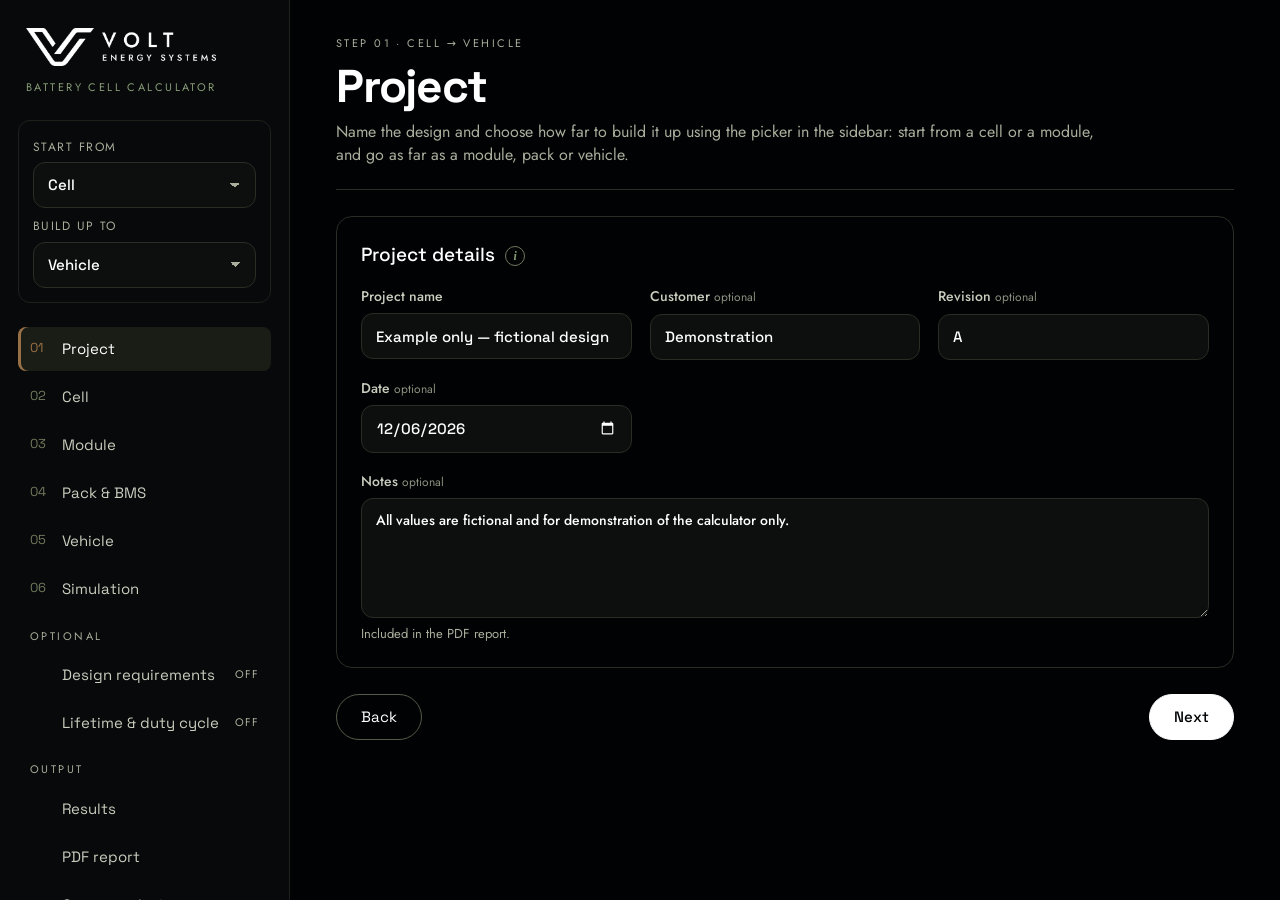
==== index.html @ 4c0d005d "Add files via upload" ====
<!doctype html>
<html lang="en-GB">
<head>
  <meta charset="utf-8">
  <meta name="viewport" content="width=device-width, initial-scale=1">
  <title>Battery Cell Calculator | Volt Energy Systems</title>
  <meta name="description" content="Cell to vehicle battery calculator: cell, module, pack and vehicle performance.">
  <link rel="icon" href="assets/favicon.ico">
  <link rel="icon" type="image/png" sizes="32x32" href="assets/favicon-32.png">
  <link rel="apple-touch-icon" sizes="180x180" href="assets/apple-touch-icon.png">
  <link rel="preconnect" href="https://fonts.googleapis.com">
  <link rel="preconnect" href="https://fonts.gstatic.com" crossorigin>
  <link href="https://fonts.googleapis.com/css2?family=Jost:wght@300;400;500;600&family=Space+Grotesk:wght@400;500;600;700&display=swap" rel="stylesheet">
  <link rel="stylesheet" href="styles.css?v=2.12.3">
</head>
<body>
  <div class="app">
    <header class="topbar">
      <button type="button" class="icon-button" id="menuButton" aria-label="Open menu" aria-expanded="false" aria-controls="sidebar">
        <svg width="22" height="22" viewBox="0 0 24 24" aria-hidden="true"><path d="M3 6h18M3 12h18M3 18h18" stroke="currentColor" stroke-width="2" stroke-linecap="round"/></svg>
      </button>
      <img src="assets/logo-white.png" alt="Volt Energy Systems" class="topbar-logo">
    </header>

    <aside class="sidebar" id="sidebar">
      <div class="sidebar-brand">
        <img src="assets/logo-white.png" alt="Volt Energy Systems" class="sidebar-logo">
        <p class="eyebrow">Battery cell calculator</p>
      </div>

      <div class="build-picker">
        <label for="buildStart">Start from</label>
        <select id="buildStart">
          <option value="cell">Cell</option>
          <option value="module">Module</option>
        </select>
        <label for="buildEnd">Build up to</label>
        <select id="buildEnd">
          <option value="module">Module</option>
          <option value="pack">Pack</option>
          <option value="vehicle">Vehicle</option>
        </select>
      </div>

      <nav aria-label="Calculator steps" id="stepNav" class="step-nav"></nav>

      <div class="sidebar-tools">
        <div class="units-toggle" role="group" aria-label="Units">
          <button type="button" data-units="uk" aria-pressed="true">Miles</button>
          <button type="button" data-units="metric" aria-pressed="false">Km</button>
        </div>
        <div class="tool-buttons">
          <button type="button" class="text-button" id="saveProject">Save project</button>
          <label class="text-button" for="openProject">Open project</label>
          <input type="file" id="openProject" accept=".json,application/json" hidden>
          <button type="button" class="text-button" id="loadExample">Load example</button>
          <button type="button" class="text-button" id="newProject">New project</button>
          <button type="button" class="text-button" id="exportLibrary">Export library</button>
          <label class="text-button" for="importLibrary">Import library</label>
          <input type="file" id="importLibrary" accept=".json,application/json" hidden>
          <button type="button" class="text-button wide" id="exportCompanyLibrary">Make company library file</button>
        </div>
      </div>

      <a class="readme-link" href="readme.html" target="_blank" rel="noopener"><span class="info-dot" aria-hidden="true">i</span>ReadMe: how it works</a>
      <p class="sidebar-note">Calculated estimate for engineering discussion. Not a specification commitment.</p>
    </aside>
    <div class="scrim" id="scrim" hidden></div>

    <main class="main" id="main">
      <div id="startupError" class="startup-error" role="alert" hidden></div>
      <div id="steps"></div>
    </main>
  </div>

  <dialog id="wltpDialog" class="info-dialog" aria-labelledby="wltpDialogTitle">
    <div class="dialog-head">
      <h2 id="wltpDialogTitle">Which WLTP class?</h2>
      <button type="button" class="icon-button close" data-close-dialog aria-label="Close">×</button>
    </div>
    <p>The WLTP test (UN GTR 15) uses a different drive cycle depending on the vehicle's <strong>power-to-mass ratio</strong> (PMR = rated power ÷ kerb mass, in W/kg) and its <strong>maximum speed</strong>. Each cycle lasts 1,800 s (30 minutes) and has Low, Medium, High and Extra High phases.</p>
    <div class="table-wrap"><table class="data">
      <thead><tr><th>Class</th><th>Applies to</th><th>Distance</th><th>Top speed in cycle</th></tr></thead>
      <tbody>
        <tr><td>Class 3b</td><td>PMR &gt; 34 W/kg, max speed ≥ 120 km/h (most modern cars)</td><td>23.27 km</td><td>131.3 km/h</td></tr>
        <tr><td>Class 3a</td><td>PMR &gt; 34 W/kg, max speed &lt; 120 km/h</td><td>23.19 km</td><td>131.3 km/h</td></tr>
        <tr><td>Class 2</td><td>22 &lt; PMR ≤ 34 W/kg (lower-powered vehicles)</td><td>22.65 km</td><td>123.1 km/h</td></tr>
        <tr><td>Class 1</td><td>PMR ≤ 22 W/kg (very low power; not included)</td><td>11.43 km</td><td>—</td></tr>
      </tbody>
    </table></div>
    <ul>
      <li><strong>3a vs 3b:</strong> the same Low and Extra High phases; the Medium and High phases differ slightly.</li>
      <li><strong>Class 2</strong> has lower maximum speeds in every phase (51.4, 74.7, 85.2 and 123.1 km/h, against 56.5, 76.6, 97.4 and 131.3 km/h for Class 3).</li>
      <li><strong>Mass:</strong> GTR 15 uses kerb mass; EU rules use mass in running order (kerb mass + 75 kg), which gives a slightly lower PMR.</li>
      <li><strong>Downscaling:</strong> the official test can slow the cycle down for vehicles near a class boundary or with very low power. This calculator always runs the full cycle and reports any time the vehicle cannot keep up.</li>
    </ul>
    <p class="help">Sources: UN GTR No. 15 (WLTP); DieselNet, “Worldwide Harmonized Light Vehicles Test Cycle (WLTC)”. Cycle data from the European Commission JRC <code>wltp</code> reference implementation.</p>
  </dialog>

  <dialog id="infoDialog" class="info-dialog" aria-labelledby="infoDialogTitle">
    <div class="dialog-head">
      <h2 id="infoDialogTitle"></h2>
      <button type="button" class="icon-button close" data-close-dialog aria-label="Close">×</button>
    </div>
    <div class="info-body" id="infoDialogBody"></div>
    <div class="info-foot"><a id="infoDialogLink" class="text-button" href="readme.html" target="_blank" rel="noopener">Open in the full ReadMe</a></div>
  </dialog>

  <div class="toast" id="toast" role="status" aria-live="polite" hidden></div>

  <script src="readme-content.js?v=2.12.3"></script>
  <script src="simulation.js?v=2.12.3"></script>
  <script src="calc.js?v=2.12.3"></script>
  <script src="app.js?v=2.12.3"></script>
  <script src="report.js?v=2.12.3"></script>
  <script src="tools.js?v=2.12.3"></script>
</body>
</html>
---- styles.css ----
/* Volt Energy Systems — Battery Cell Calculator
   "Black Engineering" style. Brand colours and fonts from voltenergysystems.com. */

:root {
  --black: #000204;          /* brand primary */
  --panel: #07090A;
  --panel-2: #0C0F0D;
  --line: #2A2D24;
  --line-soft: #1E211B;
  --olive-dark: #555B48;     /* brand secondary */
  --olive: #6F795C;          /* brand text colour */
  --sage: #899E78;
  --bronze: #997045;         /* brand accent */
  --bronze-light: #C08A57;
  --text: #FFFFFF;
  --text-2: #C9CDBE;
  --muted: #A9AE9C;
  --pass: #A7BD93;
  --warn: #D9A56F;
  --fail: #F08C80;
  --fail-bar: #C0574B;
  --radius: 16px;
  --font-head: "Space Grotesk", system-ui, sans-serif;
  --font-body: "Jost", system-ui, sans-serif;
  --ease: cubic-bezier(.2, .7, .2, 1);
}

* { box-sizing: border-box; }
[hidden] { display: none !important; }
html { -webkit-text-size-adjust: 100%; }
body {
  margin: 0;
  background: var(--black);
  color: var(--text);
  font-family: var(--font-body);
  font-size: 16px;
  line-height: 1.45;
}
a { color: var(--text-2); }
a:hover { color: var(--text); }
h1, h2, h3, h4 { font-family: var(--font-head); margin: 0; }
button, input, select, textarea { font: inherit; }
:focus-visible { outline: 2px solid var(--bronze-light); outline-offset: 2px; }

/* ---------- Layout ---------- */
.app { display: flex; min-height: 100vh; }
.topbar { display: none; }

.sidebar {
  width: 290px;
  flex: 0 0 290px;
  background: var(--panel);
  border-right: 1px solid var(--line-soft);
  padding: 28px 18px 22px;
  display: flex;
  flex-direction: column;
  gap: 24px;
  position: sticky;
  top: 0;
  height: 100vh;
  overflow-y: auto;
  animation: slideL .8s var(--ease) both;
}
.sidebar-brand { display: grid; gap: 14px; padding: 0 8px; }
.sidebar-logo { width: 190px; height: auto; display: block; }
.eyebrow { margin: 0; font-size: 11px; letter-spacing: .22em; text-transform: uppercase; color: var(--sage); }

.build-picker {
  display: grid;
  grid-template-columns: 1fr;
  gap: 6px;
  padding: 14px;
  border: 1px solid var(--line-soft);
  border-radius: 12px;
}
.build-picker label { font-size: 12px; letter-spacing: .12em; text-transform: uppercase; color: var(--muted); margin-top: 4px; }

.step-nav { display: grid; gap: 4px; font-family: var(--font-head); font-size: 15px; }
.step-nav .group-label { margin: 14px 12px 4px; font-family: var(--font-body); font-size: 11px; letter-spacing: .22em; text-transform: uppercase; color: var(--muted); }
.step-link {
  display: flex;
  align-items: center;
  gap: 12px;
  min-height: 44px;
  padding: 0 12px;
  border-radius: 8px;
  text-decoration: none;
  color: var(--text-2);
  transition: background .2s, color .2s;
}
.step-link:hover { background: #15180F; color: var(--text); }
.step-link .num { color: var(--olive); font-size: 13px; width: 20px; }
.step-link .badge { margin-left: auto; font-family: var(--font-body); font-size: 11px; letter-spacing: .08em; text-transform: uppercase; color: var(--muted); }
.step-link .badge.on { color: var(--pass); }
.step-link .badge.error { color: var(--fail); }
.step-link[aria-current="page"] { background: #1A1D16; color: var(--text); box-shadow: inset 3px 0 0 var(--bronze); }
.step-link[aria-current="page"] .num { color: var(--bronze); }

.sidebar-tools { display: grid; gap: 14px; margin-top: auto; }
.units-toggle { display: flex; border: 1px solid var(--line); border-radius: 999px; padding: 3px; }
.units-toggle button {
  flex: 1;
  min-height: 36px;
  border: 0;
  border-radius: 999px;
  background: transparent;
  color: var(--muted);
  cursor: pointer;
  font-family: var(--font-head);
  font-size: 14px;
}
.units-toggle button[aria-pressed="true"] { background: var(--text); color: var(--black); }
.tool-buttons { display: grid; grid-template-columns: 1fr 1fr; gap: 6px; }
.text-button {
  display: inline-flex;
  align-items: center;
  justify-content: center;
  min-height: 40px;
  padding: 0 10px;
  border: 1px solid var(--line);
  border-radius: 10px;
  background: transparent;
  color: var(--text-2);
  font-size: 13px;
  cursor: pointer;
  transition: background .2s, color .2s, border-color .2s;
  text-align: center;
}
.text-button:hover { background: #15180F; color: var(--text); border-color: var(--olive-dark); }
.sidebar-note { margin: 0 8px; font-size: 12px; line-height: 1.5; color: #8C917F; }

.main { flex: 1 1 auto; min-width: 0; padding: 36px clamp(18px, 3.6vw, 56px) 64px; }
.scrim { display: none; }

/* ---------- Form controls ---------- */
input[type="number"], input[type="text"], input[type="date"], select, textarea {
  width: 100%;
  min-height: 46px;
  border: 1px solid var(--line);
  border-radius: 12px;
  padding: 11px 14px;
  background: var(--panel-2);
  color: var(--text);
  font-family: var(--font-head);
  font-size: 15px;
  font-weight: 500;
  outline: none;
  transition: border-color .2s, box-shadow .2s;
}
select {
  color-scheme: dark;          /* dark native drop-down list (Windows / Chrome) */
  appearance: none;
  padding-right: 38px;
  cursor: pointer;
  background-image: linear-gradient(45deg, transparent 50%, var(--muted) 50%), linear-gradient(135deg, var(--muted) 50%, transparent 50%);
  background-position: calc(100% - 20px) 50%, calc(100% - 15px) 50%;
  background-size: 5px 5px;
  background-repeat: no-repeat;
}
/* The open list is drawn by the operating system: give every option its own colours so the
   text can never end up the same colour as the list background. */
select option, select optgroup { background-color: #0C0F0D; color: #FFFFFF; font-family: var(--font-body); font-weight: 400; font-size: 14px; }
select optgroup { color: #A9AE9C; font-style: normal; font-weight: 600; }
select option:disabled { color: #8C917F; }
textarea { min-height: 120px; resize: vertical; font-family: ui-monospace, SFMono-Regular, Menlo, Consolas, monospace; font-size: 14px; }
textarea.plain { font-family: var(--font-body); }
input:focus, select:focus, textarea:focus { border-color: var(--olive); box-shadow: 0 0 0 4px rgba(111, 121, 92, .22); }
input[readonly] { color: var(--muted); }
input.has-warning { border-color: var(--warn); }
input.has-error { border-color: var(--fail); }
input[type="date"] { color-scheme: dark; }

/* ---------- Step sections ---------- */
.step { display: grid; gap: 26px; animation: rise .6s var(--ease) both; }
.step[hidden] { display: none; }
.step-head { display: grid; gap: 10px; padding-bottom: 22px; border-bottom: 1px solid var(--line); }
.step-head h1 { font-weight: 700; font-size: clamp(30px, 3.6vw, 46px); line-height: 1.05; letter-spacing: -1.2px; }
.step-head p { margin: 0; color: var(--muted); max-width: 760px; }

.card {
  border: 1px solid var(--line);
  border-radius: var(--radius);
  padding: 24px;
  background: var(--black);
  display: grid;
  gap: 18px;
}
.card h2 { font-weight: 500; font-size: 19px; }
.card .card-sub { margin: -10px 0 0; color: var(--muted); font-size: 14px; }

.field-grid { display: grid; grid-template-columns: repeat(auto-fill, minmax(220px, 1fr)); gap: 18px 18px; }
.field { display: grid; gap: 7px; align-content: start; }
.field.full { grid-column: 1 / -1; }
.field[hidden] { display: none; }
.field > label, .field .label { display: flex; justify-content: space-between; gap: 10px; font-size: 14px; color: var(--text-2); font-weight: 500; }
.field .unit { color: var(--muted); font-weight: 400; }
.field .optional { color: #8C917F; font-weight: 400; font-size: 12px; }
.field small, .help { color: var(--muted); font-size: 13px; line-height: 1.4; }
.field .warning { color: var(--warn); font-size: 13px; }
.field .error-text { color: var(--fail); font-size: 13px; }

.switch { display: flex; align-items: center; gap: 12px; min-height: 46px; cursor: pointer; color: var(--text-2); font-size: 15px; }
.switch input { position: absolute; opacity: 0; width: 1px; height: 1px; }
.switch .track {
  position: relative;
  flex: 0 0 auto;
  width: 46px;
  height: 26px;
  border-radius: 999px;
  background: #1F2219;
  border: 1px solid var(--line);
  transition: background .25s;
}
.switch .track::after {
  content: "";
  position: absolute;
  top: 3px;
  left: 3px;
  width: 18px;
  height: 18px;
  border-radius: 50%;
  background: var(--muted);
  transition: transform .25s var(--ease), background .25s;
}
.switch input:checked + .track { background: var(--olive-dark); }
.switch input:checked + .track::after { transform: translateX(20px); background: var(--text); }
.switch input:focus-visible + .track { outline: 2px solid var(--bronze-light); outline-offset: 2px; }

details.more {
  border: 1px solid var(--line);
  border-radius: var(--radius);
  background: var(--black);
}
details.more > summary {
  list-style: none;
  cursor: pointer;
  display: flex;
  align-items: center;
  gap: 12px;
  min-height: 56px;
  padding: 0 22px;
  font-family: var(--font-head);
  font-size: 16px;
  color: var(--text-2);
}
details.more > summary::-webkit-details-marker { display: none; }
details.more > summary::before {
  content: "";
  width: 8px;
  height: 8px;
  border-right: 2px solid var(--bronze);
  border-bottom: 2px solid var(--bronze);
  transform: rotate(-45deg);
  transition: transform .25s var(--ease);
}
details.more[open] > summary::before { transform: rotate(45deg); }
details.more > summary .tag { margin-left: auto; font-family: var(--font-body); font-size: 12px; color: var(--muted); letter-spacing: .08em; text-transform: uppercase; }
details.more > .more-body { padding: 4px 22px 22px; display: grid; gap: 18px; animation: fadeIn .4s ease both; }

.ocv-actions { display: flex; flex-wrap: wrap; align-items: center; gap: 10px 14px; }
.status-ok { color: var(--pass); }
.status-warn { color: var(--warn); }

.step-footer { display: flex; flex-wrap: wrap; justify-content: space-between; gap: 12px; }
.button {
  display: inline-flex;
  align-items: center;
  justify-content: center;
  gap: 8px;
  min-height: 46px;
  padding: 0 24px;
  border-radius: 999px;
  border: 1px solid var(--olive-dark);
  background: transparent;
  color: var(--text);
  font-family: var(--font-head);
  font-size: 15px;
  text-decoration: none;
  cursor: pointer;
  transition: background .3s, color .3s, border-color .3s;
}
.button:hover { background: var(--text); color: var(--black); border-color: var(--text); }
.button.primary { background: var(--text); color: var(--black); border-color: var(--text); font-weight: 500; }
.button.primary:hover { background: var(--text-2); border-color: var(--text-2); }

.notice {
  border: 1px solid var(--line);
  border-left: 3px solid var(--warn);
  border-radius: 12px;
  padding: 14px 16px;
  color: var(--text-2);
  font-size: 14px;
  display: grid;
  gap: 6px;
}
.notice.error { border-left-color: var(--fail); }
.notice ul { margin: 0; padding-left: 18px; }

/* ---------- Results ---------- */
#resultsBody { display: grid; gap: 26px; }
.results-hero { display: grid; gap: 14px; padding-bottom: 26px; border-bottom: 1px solid var(--line); }
.results-hero .hero-row { display: flex; flex-wrap: wrap; justify-content: space-between; align-items: flex-end; gap: 20px; }
.results-hero h1 { font-weight: 700; font-size: clamp(38px, 4.6vw, 62px); line-height: 1.02; letter-spacing: -1.6px; }
.results-hero h1 .accent { color: var(--bronze); }
.results-hero .actions { display: flex; flex-wrap: wrap; gap: 12px; }

.kpi-strip { display: grid; grid-template-columns: repeat(auto-fit, minmax(160px, 1fr)); border: 1px solid var(--line); border-radius: var(--radius); overflow: hidden; }
.kpi { padding: 22px; border-right: 1px solid var(--line); display: grid; gap: 8px; animation: rise .9s var(--ease) both; }
.kpi:last-child { border-right: 0; }
.kpi span { font-size: 12px; letter-spacing: .16em; text-transform: uppercase; color: var(--muted); }
.kpi strong { font-family: var(--font-head); font-size: 28px; font-weight: 500; }
.kpi strong small { font-size: 15px; color: var(--muted); font-weight: 400; }

.panel-grid { display: grid; grid-template-columns: repeat(auto-fit, minmax(380px, 1fr)); gap: 22px; }
.panel {
  border: 1px solid var(--line);
  border-radius: var(--radius);
  padding: 22px 24px;
  display: grid;
  gap: 0;
  align-content: start;
  animation: rise .9s var(--ease) both;
}
.panel.wide { grid-column: 1 / -1; }
.panel h2 { font-weight: 500; font-size: 19px; margin-bottom: 10px; }
.row {
  display: flex;
  justify-content: space-between;
  gap: 14px;
  padding: 11px 4px;
  border-bottom: 1px solid var(--line-soft);
  font-size: 15px;
  transition: background .2s;
}
.row:last-child { border-bottom: 0; }
.row:hover { background: var(--panel-2); }
.row > span { color: var(--muted); }
.row > strong { font-family: var(--font-head); font-weight: 500; text-align: right; }
.row.highlight > strong { color: var(--bronze-light); }

.table-wrap { overflow-x: auto; }
table.data { width: 100%; border-collapse: collapse; font-size: 15px; }
table.data th, table.data td { padding: 11px 10px; border-bottom: 1px solid var(--line-soft); text-align: right; white-space: nowrap; }
table.data th:first-child, table.data td:first-child { text-align: left; }
table.data th { font-family: var(--font-body); font-weight: 400; font-size: 12px; letter-spacing: .12em; text-transform: uppercase; color: var(--muted); }
table.data td { font-family: var(--font-head); }
table.data td:first-child { font-family: var(--font-body); color: var(--muted); }

.check { display: grid; gap: 8px; padding: 12px 4px; border-bottom: 1px solid var(--line-soft); font-size: 15px; }
.check:last-child { border-bottom: 0; }
.check .check-top { display: flex; justify-content: space-between; gap: 12px; }
.check .check-top span { color: var(--muted); }
.check .meta { font-size: 13px; color: var(--muted); }
.bar-track { height: 5px; background: #1A1D16; border-radius: 99px; overflow: hidden; }
.bar-fill { height: 5px; border-radius: 99px; animation: fill 1.3s var(--ease) .4s both; }
.pass { color: var(--pass); } .warn { color: var(--warn); } .fail { color: var(--fail); }
.bar-fill.pass { background: var(--sage); } .bar-fill.warn { background: var(--bronze); } .bar-fill.fail { background: var(--fail-bar); }

.assumptions { border: 1px solid var(--line); border-radius: var(--radius); padding: 18px 22px; color: var(--muted); font-size: 14px; }
.assumptions summary { cursor: pointer; color: var(--text); font-family: var(--font-head); font-size: 16px; }
.assumptions ul { margin: 12px 0 0; padding-left: 18px; display: grid; gap: 8px; line-height: 1.5; }

.status-pill { display: inline-flex; align-items: center; gap: 8px; font-size: 13px; color: var(--text-2); }
.status-pill .dot { width: 8px; height: 8px; border-radius: 50%; background: var(--sage); animation: pulse 2s ease-in-out infinite; }

.startup-error { margin-bottom: 20px; padding: 16px 18px; border-radius: 14px; background: #3a1212; border: 1px solid #ff6b6b; color: #ffe3e3; }
.toast {
  position: fixed;
  left: 50%;
  bottom: 24px;
  transform: translateX(-50%);
  padding: 12px 20px;
  border-radius: 999px;
  background: var(--text);
  color: var(--black);
  font-family: var(--font-head);
  font-size: 14px;
  z-index: 50;
  animation: rise .4s var(--ease) both;
}

/* ---------- Animation ---------- */
@keyframes rise { from { opacity: 0; transform: translateY(16px); } to { opacity: 1; transform: none; } }
@keyframes fadeIn { from { opacity: 0; } to { opacity: 1; } }
@keyframes slideL { from { opacity: 0; transform: translateX(-20px); } to { opacity: 1; transform: none; } }
@keyframes fill { from { width: 0; } }
@keyframes pulse { 0%, 100% { opacity: .35; } 50% { opacity: 1; } }
@media (prefers-reduced-motion: reduce) {
  *, *::before, *::after { animation: none !important; transition: none !important; }
}

/* ---------- Mobile / tablet ---------- */
@media (max-width: 960px) {
  .app { display: block; }
  .topbar {
    display: flex;
    align-items: center;
    gap: 14px;
    position: sticky;
    top: 0;
    z-index: 30;
    padding: 12px 16px;
    background: rgba(0, 2, 4, .92);
    border-bottom: 1px solid var(--line-soft);
    backdrop-filter: blur(10px);
  }
  .topbar-logo { height: 26px; width: auto; }
  .icon-button { display: inline-flex; align-items: center; justify-content: center; width: 44px; height: 44px; border: 1px solid var(--line); border-radius: 10px; background: transparent; color: var(--text); cursor: pointer; }
  .sidebar {
    position: fixed;
    left: 0;
    top: 0;
    z-index: 40;
    width: min(320px, 86vw);
    height: 100vh;
    transform: translateX(-105%);
    transition: transform .3s var(--ease);
    animation: none;
  }
  .sidebar.open { transform: none; }
  .scrim { display: block; position: fixed; inset: 0; z-index: 35; background: rgba(0, 0, 0, .55); }
  .scrim[hidden] { display: none; }
  .main { padding: 24px 16px 56px; }
  .panel-grid { grid-template-columns: 1fr; }
  .kpi { border-right: 0; border-bottom: 1px solid var(--line); }
}
@media (max-width: 560px) {
  .field-grid { grid-template-columns: 1fr; }
  .card, .panel { padding: 18px; }
  .row { flex-wrap: wrap; }
  .row > strong { text-align: left; }
}

/* ---------- Stage 2: graph, tiles, info dialog ---------- */
.graph-panel { gap: 14px; }
.graph-head { display: flex; flex-wrap: wrap; justify-content: space-between; gap: 12px; }
.graph-head h2 { margin-bottom: 4px; }
.graph-head .help { margin: 0; }
.chart-controls { display: flex; flex-wrap: wrap; align-items: flex-end; gap: 10px 14px; }
.chart-controls .button { min-width: 100px; }
.mini-field { display: grid; gap: 4px; font-size: 12px; color: var(--muted); letter-spacing: .06em; }
.mini-field select { min-height: 40px; padding: 7px 34px 7px 12px; font-size: 14px; }
.scrubber { flex: 1 1 220px; min-width: 160px; height: 36px; accent-color: var(--bronze); }
.sim-chart { width: 100%; height: clamp(320px, 46vh, 460px); display: block; border: 1px solid var(--line); border-radius: 12px; background: var(--black); }
.chart-stats { margin: 0; font-size: 13px; color: var(--sage); }
.tiles { display: grid; grid-template-columns: repeat(5, minmax(0, 1fr)); gap: 10px; }
.tile { border: 1px solid var(--line); border-radius: 12px; padding: 12px 14px; display: grid; gap: 4px; background: var(--panel); }
.tile span { font-size: 11px; letter-spacing: .14em; text-transform: uppercase; color: var(--muted); }
.tile strong { font-family: var(--font-head); font-weight: 500; font-size: 20px; }
.tile.green strong { color: #A7BD93; }
.tile.blue strong { color: #9FC2CE; }
.tile.bronze strong { color: var(--bronze-light); }
.tile.phase strong { font-size: 14px; line-height: 1.3; }
@media (max-width: 1100px) { .tiles { grid-template-columns: repeat(2, minmax(0, 1fr)); } }

.info-row { display: flex; flex-wrap: wrap; align-items: center; gap: 10px 14px; }
.info-button { gap: 8px; }
.info-button .i { display: inline-flex; align-items: center; justify-content: center; width: 20px; height: 20px; border-radius: 50%; border: 1px solid var(--bronze); color: var(--bronze-light); font-family: var(--font-head); font-size: 12px; font-weight: 600; }
.preset-note { color: var(--muted); }

.info-dialog {
  width: min(760px, calc(100vw - 32px));
  max-height: calc(100vh - 48px);
  overflow: auto;
  border: 1px solid var(--line);
  border-radius: 18px;
  padding: 26px;
  background: var(--panel);
  color: var(--text);
  font-family: var(--font-body);
}
.info-dialog::backdrop { background: rgba(0, 0, 0, .65); }
.info-dialog[open] { animation: rise .35s var(--ease) both; }
.info-dialog .dialog-head { display: flex; justify-content: space-between; align-items: center; gap: 12px; margin-bottom: 8px; }
.info-dialog h2 { font-size: 22px; font-weight: 600; }
.info-dialog p, .info-dialog li { color: var(--text-2); line-height: 1.55; }
.info-dialog ul { padding-left: 18px; display: grid; gap: 8px; }
.info-dialog table.data td { white-space: normal; }
.info-dialog .close { display: inline-flex; align-items: center; justify-content: center; width: 40px; height: 40px; border: 1px solid var(--line); border-radius: 10px; background: transparent; color: var(--text); font-size: 22px; cursor: pointer; }
code { font-family: ui-monospace, Menlo, Consolas, monospace; font-size: .92em; }

/* WLTP dialog table: text column left-aligned, class names on one line */
.info-dialog table.data th:nth-child(2), .info-dialog table.data td:nth-child(2) { text-align: left; }
.info-dialog table.data td:first-child { white-space: nowrap; }

/* ---------- PDF report: controls ---------- */
.report-layout { display: grid; grid-template-columns: 320px minmax(0, 1fr); gap: 26px; align-items: start; }
.report-controls { position: sticky; top: 20px; gap: 16px; max-height: calc(100vh - 40px); overflow: auto; }
.report-controls h2 { font-size: 13px; letter-spacing: .18em; text-transform: uppercase; color: var(--muted); font-family: var(--font-body); font-weight: 400; margin-top: 4px; }
.choices { display: grid; gap: 10px; }
.choice { display: grid; gap: 4px; padding: 12px 14px; border: 1px solid var(--line); border-radius: 12px; cursor: pointer; transition: border-color .2s, background .2s; }
.choice input { position: absolute; opacity: 0; width: 1px; height: 1px; }
.choice strong { font-family: var(--font-head); font-weight: 500; }
.choice small { color: var(--muted); font-size: 13px; }
.choice.on { border-color: var(--bronze); background: #120F0B; }
.choice:has(input:focus-visible) { outline: 2px solid var(--bronze-light); outline-offset: 2px; }
.report-theme { width: max-content; }
.check-list { display: grid; gap: 2px; }
.check-item { display: flex; align-items: center; gap: 10px; padding: 6px 4px; font-size: 15px; color: var(--text-2); cursor: pointer; }
.check-item input { width: 17px; height: 17px; accent-color: var(--bronze); }
.check-item.na { color: #5E6356; cursor: default; }
.check-item small { margin-left: auto; font-size: 12px; color: #5E6356; }
.report-buttons { display: flex; flex-wrap: wrap; gap: 10px; }
.report-stage { min-width: 0; overflow-x: auto; padding-bottom: 10px; }

/* ---------- PDF report: document ---------- */
.report {
  --r-bg: #FFFFFF; --r-text: #16181A; --r-muted: #5D6253; --r-line: #DADDD3; --r-soft: #F3F4EF; --r-accent: #997045; --r-head: #000204;
  --r-pass: #4F6B3B; --r-warn: #A0662C; --r-fail: #B23B2E;
  width: 210mm; min-height: 297mm; margin: 0 auto; background: var(--r-bg); color: var(--r-text);
  padding: 0 14mm; font-size: 10.5pt; line-height: 1.45; border-radius: 6px; box-shadow: 0 10px 40px rgba(0,0,0,.5);
  -webkit-print-color-adjust: exact; print-color-adjust: exact;
}
.report.dark {
  --r-bg: #000204; --r-text: #FFFFFF; --r-muted: #A9AE9C; --r-line: #2A2D24; --r-soft: #0C0F0D; --r-accent: #C08A57; --r-head: #FFFFFF;
  --r-pass: #A7BD93; --r-warn: #D9A56F; --r-fail: #F08C80;
  box-shadow: 0 0 0 1px #2A2D24, 0 10px 40px rgba(0,0,0,.5);
}
.report * { animation: none !important; }
.r-frame { width: 100%; border-collapse: collapse; }
.r-frame > thead td, .r-frame > tfoot td, .r-frame > tbody > tr > td { padding: 0; }
.r-run-head { display: flex; align-items: center; justify-content: space-between; gap: 16px; padding: 10mm 0 5mm; border-bottom: 1px solid var(--r-line); margin-bottom: 7mm; }
.r-run-head img { height: 9mm; width: auto; }
.r-run-head span, .r-run-foot { font-size: 8pt; color: var(--r-muted); letter-spacing: .04em; }
.r-run-foot { display: flex; justify-content: space-between; gap: 16px; padding: 4mm 0 9mm; border-top: 1px solid var(--r-line); margin-top: 6mm; }
.r-run-foot span:last-child { font-weight: 600; letter-spacing: .14em; color: var(--r-accent); white-space: nowrap; }
.r-cover { display: grid; gap: 4mm; margin-bottom: 7mm; }
.r-eyebrow { margin: 0; font-size: 8.5pt; letter-spacing: .24em; text-transform: uppercase; color: var(--r-accent); }
.r-cover h1 { font-size: 24pt; line-height: 1.1; letter-spacing: -.5px; color: var(--r-head); font-weight: 700; }
.r-meta { display: grid; grid-template-columns: repeat(3, 1fr); gap: 3mm 6mm; padding: 4mm 0 0; border-top: 2px solid var(--r-accent); }
.r-meta div { display: grid; gap: 1px; }
.r-meta span { font-size: 7.5pt; letter-spacing: .14em; text-transform: uppercase; color: var(--r-muted); }
.r-meta strong { font-family: var(--font-head); font-weight: 500; font-size: 10.5pt; }
.r-body { display: grid; grid-template-columns: 1fr 1fr; gap: 6mm 8mm; align-items: start; }
.r-sec { break-inside: avoid; min-width: 0; }
.r-sec.r-wide, .r-sec.r-summary { grid-column: 1 / -1; }
.r-sec.r-appendix { break-inside: auto; }
.r-sec h2 { font-size: 12pt; font-weight: 600; color: var(--r-head); padding-bottom: 2mm; margin-bottom: 1mm; border-bottom: 1px solid var(--r-accent); break-after: avoid; }
.report .row { padding: 1.6mm 0; gap: 4mm; border-bottom: 1px solid var(--r-line); font-size: 9.5pt; }
.report .row:hover { background: none; }
.report .row > span { color: var(--r-muted); }
.report .row > strong { color: var(--r-text); }
.report .row.highlight > strong { color: var(--r-accent); }
.report .help { color: var(--r-muted); font-size: 8.5pt; }
.report .table-wrap { overflow: visible; }
.report table.data { font-size: 9.5pt; }
.report table.data th, .report table.data td { padding: 1.8mm 2mm; border-bottom: 1px solid var(--r-line); }
.report table.data th { color: var(--r-muted); font-size: 7.5pt; }
.report table.data td:first-child { color: var(--r-muted); }
.report .check { border-bottom: 1px solid var(--r-line); padding: 2mm 0; font-size: 9.5pt; }
.report .check .check-top span, .report .check .meta { color: var(--r-muted); }
.report .check strong.pass { color: var(--r-pass); } .report .check strong.warn { color: var(--r-warn); } .report .check strong.fail { color: var(--r-fail); }
.report .bar-track { background: var(--r-soft); }
.report .bar-fill.pass { background: var(--r-pass); } .report .bar-fill.warn { background: var(--r-warn); } .report .bar-fill.fail { background: var(--r-fail); }
.r-headline { margin: 2mm 0 4mm; font-family: var(--font-head); font-size: 20pt; font-weight: 700; color: var(--r-head); letter-spacing: -.4px; }
.r-headline span { color: var(--r-accent); font-weight: 500; }
.r-kpis { display: grid; grid-template-columns: repeat(5, 1fr); gap: 3mm; }
.r-kpi { display: grid; gap: 1mm; padding: 3mm; background: var(--r-soft); border-radius: 3mm; border: 1px solid var(--r-line); }
.r-kpi span { font-size: 7.5pt; letter-spacing: .12em; text-transform: uppercase; color: var(--r-muted); }
.r-kpi strong { font-family: var(--font-head); font-weight: 600; font-size: 14pt; color: var(--r-head); }
.r-kpi small { font-size: 8.5pt; font-weight: 400; color: var(--r-muted); }
.r-note { margin-top: 3mm; padding: 2.5mm 3mm; border-left: 2px solid var(--r-warn); background: var(--r-soft); font-size: 9pt; }
.r-notes { margin: 2mm 0 0; white-space: normal; }
.r-chart { display: block; width: 100%; height: auto; border: 1px solid var(--r-line); border-radius: 2mm; margin: 2mm 0; }
.r-list { margin: 2mm 0 0; padding-left: 5mm; font-size: 9pt; color: var(--r-text); display: grid; gap: 1.2mm; }
.r-inputs { columns: 2; column-gap: 8mm; }
.r-input-group { break-inside: avoid; margin-bottom: 4mm; }
.r-input-group h4 { font-size: 9.5pt; color: var(--r-accent); margin: 2mm 0 1mm; }
.r-input-group .row { font-size: 8.5pt; padding: 1.1mm 0; }
.r-end { margin: 8mm 0 0; font-size: 8pt; color: var(--r-muted); }

@media (max-width: 1200px) {
  .report-layout { grid-template-columns: 1fr; }
  .report-controls { position: static; max-height: none; }
}

/* ---------- Printing ---------- */
@page { size: A4; margin: 0; }
@media print {
  html, body { background: #FFFFFF !important; }
  body:has(#step-report:not([hidden])), body.printing-report { background: #FFFFFF !important; }
  html:has(body[data-report-theme="dark"] #step-report:not([hidden])),
  body[data-report-theme="dark"]:has(#step-report:not([hidden])) { background: #000204 !important; -webkit-print-color-adjust: exact; print-color-adjust: exact; }
  body:has(#step-report:not([hidden])) .sidebar,
  body:has(#step-report:not([hidden])) .topbar,
  body:has(#step-report:not([hidden])) .scrim,
  body:has(#step-report:not([hidden])) .toast,
  body:has(#step-report:not([hidden])) .report-controls,
  body:has(#step-report:not([hidden])) #step-report .step-head { display: none !important; }
  body:has(#step-report:not([hidden])) .main { padding: 0 !important; }
  body:has(#step-report:not([hidden])) .app { display: block; min-height: 0; }
  body:has(#step-report:not([hidden])) .step { animation: none; gap: 0; }
  body:has(#step-report:not([hidden])) .report-layout { display: block; }
  body:has(#step-report:not([hidden])) .report-stage { overflow: visible; padding: 0; }
  .report { width: auto; min-height: 0; margin: 0; border-radius: 0; box-shadow: none !important; }
}

/* ---------- ReadMe page and info pop-ups ---------- */
.eq { font-family: var(--font-head); font-size: 15px; padding: 10px 14px; margin: 10px 0; background: var(--panel-2); border-left: 2px solid var(--bronze); border-radius: 0 8px 8px 0; color: var(--text); overflow-x: auto; }
.eq sub, .eq sup { font-size: .72em; }
.readme-topic, .info-dialog .info-body { color: var(--text-2); }
.readme-topic p, .readme-topic li, .info-body p, .info-body li { line-height: 1.6; }
.readme-topic h4, .info-body h4 { font-size: 15px; color: var(--text); margin: 18px 0 6px; }
.readme-topic pre, .info-body pre { background: var(--panel-2); padding: 10px 14px; border-radius: 8px; font-size: 14px; }
.readme-topic table.data, .info-body table.data { margin: 10px 0; font-size: 14px; }
.readme-topic table.data td, .info-body table.data td, .readme-topic table.data th, .info-body table.data th { white-space: normal; }
.readme-toc-toggle { display: none; justify-content: space-between; align-items: center; width: 100%; padding: 12px 14px; border: 1px solid var(--line); border-radius: 12px; background: var(--panel); color: var(--text); font: 500 15px var(--font-head); cursor: pointer; }
.readme-page { min-height: 100vh; }
.readme-top { display: flex; align-items: center; justify-content: space-between; gap: 16px; padding: 18px clamp(16px, 3.6vw, 56px); border-bottom: 1px solid var(--line-soft); position: sticky; top: 0; background: rgba(0,2,4,.92); backdrop-filter: blur(8px); z-index: 5; }
.readme-logo img { width: 170px; display: block; }
.readme-layout { display: grid; grid-template-columns: 270px minmax(0, 1fr); gap: 40px; padding: 30px clamp(16px, 3.6vw, 56px) 80px; max-width: 1280px; }
.readme-toc { position: sticky; top: 96px; align-self: start; display: grid; gap: 2px; max-height: calc(100vh - 120px); overflow: auto; font-family: var(--font-head); font-size: 14px; }
.readme-toc .group-label { margin: 14px 0 4px; font-family: var(--font-body); font-size: 11px; letter-spacing: .22em; text-transform: uppercase; color: var(--muted); }
.readme-toc a { color: var(--text-2); text-decoration: none; padding: 5px 10px; border-radius: 8px; }
.readme-toc a:hover { background: #15180F; color: var(--text); }
.readme-main { display: grid; gap: 26px; min-width: 0; max-width: 860px; }
.readme-group { display: grid; gap: 18px; }
.readme-group-title { font-size: 13px; letter-spacing: .22em; text-transform: uppercase; color: var(--bronze-light); font-family: var(--font-body); font-weight: 500; margin-top: 18px; }
.readme-topic { background: var(--panel); border: 1px solid var(--line-soft); border-radius: var(--radius); padding: 22px 26px; scroll-margin-top: 96px; }
.readme-topic h3 { font-size: 21px; font-weight: 500; color: var(--text); margin-bottom: 8px; }
.readme-topic.flash { border-color: var(--bronze); transition: border-color 1.5s; }
.info-dot { display: inline-grid; place-items: center; width: 20px; height: 20px; border-radius: 50%; border: 1px solid var(--olive); background: transparent; color: var(--sage); font: italic 600 12px/1 Georgia, serif; cursor: pointer; padding: 0; margin-left: 8px; vertical-align: middle; flex: 0 0 auto; }
.info-dot:hover { border-color: var(--bronze-light); color: var(--bronze-light); }
.card h2 .info-dot { margin-left: 10px; }
details.more summary .info-dot { margin-left: 10px; }
.info-dialog .info-body { max-height: 62vh; overflow: auto; padding-right: 6px; }
.info-dialog .info-foot { display: flex; justify-content: flex-end; margin-top: 14px; }
@media (max-width: 860px) {
  .readme-layout { grid-template-columns: minmax(0, 1fr); gap: 20px; }
  .readme-toc { position: static; max-height: none; }
  .readme-toc:not(.open) a, .readme-toc:not(.open) .group-label { display: none; }
  .readme-toc-toggle { display: flex !important; }
  .readme-top .button { padding: 10px 16px; font-size: 14px; }
  .readme-logo img { width: 130px; }
  .readme-topic { padding: 18px; }
}
@media print { .readme-top, .readme-toc { display: none; } .readme-layout { display: block; } }
.label-row { display: flex; align-items: center; gap: 4px; }
.label-row > label { flex: 1 1 auto; display: flex; justify-content: space-between; gap: 10px; font-size: 14px; color: var(--text-2); font-weight: 500; }
.readme-link { display: flex; align-items: center; gap: 2px; margin: 0 8px; color: var(--text-2); text-decoration: none; font-family: var(--font-head); font-size: 14px; }
.readme-link .info-dot { margin: 0 8px 0 0; }
.readme-link:hover { color: var(--text); }

/* ---------- Libraries ---------- */
.lib-bar { display: flex; flex-wrap: wrap; align-items: center; gap: 8px 10px; padding: 10px 12px; margin: -6px 0 4px; border: 1px dashed var(--line); border-radius: 12px; }
.lib-bar .lib-label { font-size: 11px; letter-spacing: .2em; text-transform: uppercase; color: var(--muted); }
.lib-bar select { flex: 1 1 200px; min-width: 0; min-height: 38px; padding: 6px 34px 6px 12px; font-size: 14px; }
.lib-bar .text-button { padding: 8px 12px; font-size: 13px; }
.lib-bar .text-button:disabled { opacity: .4; cursor: default; }

/* ---------- Compare ---------- */
.compare-row { display: flex; flex-wrap: wrap; gap: 14px; align-items: end; }
.compare-row .grow { flex: 1 1 280px; }
.compare-row select { width: 100%; }
.compare-buttons { display: flex; flex-wrap: wrap; gap: 10px; }
.compare-buttons .button:disabled { opacity: .4; cursor: default; }
.compare-table th span { display: block; text-transform: none; letter-spacing: 0; font-size: 13px; color: var(--text-2); margin-top: 4px; white-space: normal; }
.compare-table tr.group th { text-align: left; padding-top: 22px; color: var(--bronze-light); }
.compare-table td { white-space: normal; }
.compare-table .up, .compare-table .down { color: var(--bronze-light); } .compare-table .same { color: var(--muted); }
@media print {
  body:has(#step-compare:not([hidden])) { background: #fff !important; }
  body:has(#step-compare:not([hidden])) .sidebar, body:has(#step-compare:not([hidden])) .topbar,
  body:has(#step-compare:not([hidden])) .compare-controls, body:has(#step-compare:not([hidden])) .toast { display: none !important; }
  body:has(#step-compare:not([hidden])) .app { display: block; }
  body:has(#step-compare:not([hidden])) .main { padding: 12mm !important; }
  body:has(#step-compare:not([hidden])) * { color: #111 !important; background: transparent !important; box-shadow: none !important; animation: none !important; }
  body:has(#step-compare:not([hidden])) .compare-table tr.group th { color: #997045 !important; }
}
.tool-buttons .wide { grid-column: 1 / -1; }

/* ---------- Module / pack ratings ---------- */
.ratings-preview { border: 1px solid var(--line); border-radius: 12px; padding: 14px 16px; background: var(--panel-2); display: grid; gap: 8px; }
.ratings-title { margin: 0; font-size: 12px; letter-spacing: .16em; text-transform: uppercase; color: var(--muted); }
.ratings-preview .help { margin: 0; }
.ratings-table td.dim { color: #8C917F; }
.ratings-table td.mine { color: var(--bronze-light); font-weight: 600; }
.ratings-table .warn { display: inline-block; margin-left: 6px; font-family: var(--font-body); font-size: 12px; color: var(--warn); }
.ratings-table td { white-space: normal; }

.chain { display: flex; flex-wrap: wrap; align-items: stretch; gap: 8px; }
.chain-card { flex: 1 1 200px; min-width: 0; border: 1px solid var(--line-soft); background: var(--panel-2); border-radius: 14px; padding: 16px; display: grid; gap: 6px; align-content: start; }
.chain-card.vehicle { border-color: var(--bronze); }
.chain-step { margin: 0; font-size: 11px; letter-spacing: .2em; text-transform: uppercase; color: var(--muted); }
.chain-card h3 { font-size: 16px; font-weight: 500; }
.chain-sub { margin: 0 0 4px; font-size: 13px; color: var(--muted); }
.chain-row { border-top: 1px solid var(--line-soft); padding: 8px 0 2px; display: grid; gap: 2px; font-size: 14px; }
.chain-row > div { display: flex; justify-content: space-between; gap: 10px; }
.chain-row span { color: var(--muted); }
.chain-row strong { font-family: var(--font-head); font-weight: 500; text-align: right; }
.chain-row strong.mine { color: var(--bronze-light); font-weight: 600; }
.chain-row small { font-size: 12px; color: #8C917F; }
.chain-arrow { align-self: center; color: var(--bronze-light); font-size: 20px; }
@media (max-width: 960px) { .chain-arrow { display: none; } }
.report .chain-card { background: var(--r-soft); border-color: var(--r-line); padding: 3mm; border-radius: 2mm; }
.report .chain-card.vehicle { border-color: var(--r-accent); }
.report .chain-row { border-color: var(--r-line); font-size: 8.5pt; }
.report .chain-row span, .report .chain-sub, .report .chain-step, .report .chain-row small { color: var(--r-muted); }
.report .chain-row strong { color: var(--r-text); }
.report .chain-row strong.mine, .report .chain-arrow { color: var(--r-accent); }
.report .chain-card h3 { font-size: 10pt; color: var(--r-head); }
.report .chain { gap: 2mm; }
.chain-row strong { white-space: nowrap; }

/* ---------- Requirement matrix ---------- */
.req-summary { display: grid; gap: 4px; padding: 12px 16px; border-radius: 12px; margin-bottom: 12px; border: 1px solid var(--line); }
.req-summary strong { font-family: var(--font-head); font-weight: 600; }
.req-summary span { color: var(--text-2); font-size: 14px; }
.req-summary.fail { background: #1A0F0D; border-color: var(--fail-bar); } .req-summary.fail strong { color: var(--fail); }
.req-summary.warn { background: #19130C; border-color: var(--bronze); } .req-summary.warn strong { color: var(--warn); }
.req-summary.pass strong { color: var(--pass); }
.req-table th, .req-table td { vertical-align: top; text-align: left !important; white-space: normal; }
.req-table th[scope="row"] { font-family: var(--font-body); text-transform: none; letter-spacing: 0; font-size: 15px; color: var(--text); min-width: 150px; }
.req-table th[scope="row"] strong { display: block; font-family: var(--font-head); font-weight: 500; }
.req-table small { display: block; margin-top: 4px; font-size: 12px; color: var(--muted); font-family: var(--font-body); }
.req-table td { font-family: var(--font-body) !important; }
.req-table td.na { color: #8C917F; }
.chip { display: inline-block; font: 600 12px/1.4 var(--font-body); letter-spacing: .04em; color: var(--black); border-radius: 6px; padding: 2px 8px; white-space: nowrap; }
.chip.pass { background: var(--pass); } .chip.warn { background: var(--warn); } .chip.fail { background: var(--fail); }
.report .req-summary { background: var(--r-soft) !important; border-color: var(--r-line); padding: 2.5mm 3mm; }
.report .req-summary span { color: var(--r-text); font-size: 9pt; }
.report .req-summary.fail strong { color: var(--r-fail); } .report .req-summary.warn strong { color: var(--r-warn); } .report .req-summary.pass strong { color: var(--r-pass); }
.report .req-table th[scope="row"] { color: var(--r-text); font-size: 9pt; min-width: 0; }
.report .req-table small { color: var(--r-muted); font-size: 7.5pt; }
.report .chip { font-size: 7.5pt; }
.report .chip.pass { background: var(--r-pass); color: #fff; } .report .chip.warn { background: var(--r-warn); color: #fff; } .report .chip.fail { background: var(--r-fail); color: #fff; }
.report.dark .chip { color: #000204; }
.req-table small.line-pass { color: var(--pass); } .req-table small.line-warn { color: var(--warn); } .req-table small.line-fail { color: var(--fail); }
.report .req-table small.line-pass { color: var(--r-pass); } .report .req-table small.line-warn { color: var(--r-warn); } .report .req-table small.line-fail { color: var(--r-fail); }

/* ---- v2.12: charging taper, end of life, heat, cooling --------------------- */
.row > strong .sub { display: block; font-family: var(--font-body); font-size: 12px; font-weight: 400; color: var(--muted); margin-top: 2px; }
.age-bar { display: flex; align-items: center; gap: 16px; flex-wrap: wrap; margin: 0 0 18px; padding: 12px 16px; border: 1px solid var(--bronze); border-radius: 14px; background: var(--panel); animation: rise .5s var(--ease) both; }
.age-bar p { margin: 0; color: var(--text-2); font-size: 14px; flex: 1 1 320px; }
.age-toggle { display: inline-flex; background: var(--panel-2); border: 1px solid var(--line); border-radius: 999px; padding: 4px; }
.age-toggle button { font: 500 14px var(--font-body); color: var(--muted); background: none; border: 0; border-radius: 999px; padding: 8px 16px; cursor: pointer; }
.age-toggle button[aria-pressed="true"] { background: var(--bronze-light); color: var(--black); font-weight: 600; }
.age-toggle button:focus-visible { outline: 2px solid var(--bronze-light); outline-offset: 2px; }
.age-other { display: block; margin-top: 4px; color: var(--muted); }
.chip.mini { font-size: 10.5px; padding: 1px 6px; margin-left: 4px; }
.req-ages { margin: 0 0 10px !important; }
.age-table td.eol { color: var(--bronze-light); font-family: var(--font-head); }
.age-table td:not(:first-child) { text-align: right; } .age-table th:not(:first-child) { text-align: right; }

.charge-grid { display: grid; grid-template-columns: minmax(0, 1.4fr) minmax(0, 1fr); gap: 22px; align-items: start; }
@media (max-width: 900px) { .charge-grid { grid-template-columns: 1fr; } }
.cc-legend { display: flex; gap: 18px; flex-wrap: wrap; font-size: 13px; color: var(--muted); margin-bottom: 6px; }
.cc-legend i { display: inline-block; width: 18px; vertical-align: middle; margin-right: 6px; }
.cc-key-line { height: 3px; background: var(--bronze-light); border-radius: 2px; }
.cc-key-dash { border-top: 2px dashed var(--muted); }
.charge-chart { width: 100%; height: auto; display: block; font-family: var(--font-body); }
.charge-chart .cc-grid { stroke: var(--line-soft); }
.charge-chart .cc-axis { fill: var(--muted); font-size: 14px; }
.charge-chart .cc-zone rect { fill: var(--bronze-light); fill-opacity: .07; }
.charge-chart .cc-zone text { fill: var(--bronze-light); font-size: 12px; }
.charge-chart .cc-pack { fill: none; stroke: var(--muted); stroke-width: 2; stroke-dasharray: 6 5; }
.charge-chart .cc-line { fill: none; stroke: var(--bronze-light); stroke-width: 3.5; stroke-linejoin: round; }
.charge-chart .cc-dot { fill: var(--bronze-light); stroke: var(--text); stroke-width: 2.5; opacity: 0; }
#resultsBody .charge-chart .cc-line { stroke-dasharray: 1; stroke-dashoffset: 1; animation: ccDraw 2.4s cubic-bezier(.4, 0, .2, 1) .4s forwards; }
#resultsBody .charge-chart .cc-pack, #resultsBody .charge-chart .cc-zone { opacity: 0; animation: fadeIn 1.2s ease 1.6s forwards; }
#resultsBody .charge-chart .cc-dot { offset-rotate: 0deg; animation: ccRun 6s linear 3s infinite; }
@keyframes ccDraw { to { stroke-dashoffset: 0; } }
@keyframes ccRun { 0% { offset-distance: 0%; opacity: 0; } 6% { opacity: 1; } 88% { opacity: 1; } 100% { offset-distance: 100%; opacity: 0; } }

.heat-formula { display: flex; gap: 22px; flex-wrap: wrap; align-items: baseline; margin-bottom: 8px; }
.heat-formula strong { font-family: var(--font-head); font-size: 20px; font-weight: 500; padding: 8px 14px; border: 1px solid var(--line); border-radius: 10px; background: var(--panel-2); }
.heat-formula span { color: var(--text-2); font-family: var(--font-head); }
.heat-row { display: grid; grid-template-columns: minmax(180px, 260px) 1fr 90px; gap: 16px; align-items: center; padding: 9px 0; border-bottom: 1px solid var(--line-soft); }
.heat-row span { display: block; } .heat-row small { color: var(--muted); font-size: 12px; }
.heat-row > strong { font-family: var(--font-head); font-weight: 600; color: var(--bronze-light); text-align: right; }
.heat-track { height: 14px; background: var(--panel-2); border-radius: 7px; overflow: hidden; }
.heat-bar { height: 100%; border-radius: 7px; background: linear-gradient(90deg, var(--sage), var(--bronze-light)); transform-origin: 0 50%; animation: heatGrow 1.2s cubic-bezier(.4, 0, .2, 1) both; }
@keyframes heatGrow { from { transform: scaleX(0); } }
.heat-stats { display: grid; grid-template-columns: repeat(auto-fit, minmax(180px, 1fr)); gap: 16px; margin-top: 14px; }
.heat-stats strong { display: block; font-family: var(--font-head); font-size: 26px; font-weight: 600; }
.heat-stats span { color: var(--muted); font-size: 13px; }
@media (max-width: 640px) { .heat-row { grid-template-columns: 1fr 70px; } .heat-track { grid-column: 1 / -1; grid-row: 2; } }
@media (prefers-reduced-motion: reduce) {
  #resultsBody .charge-chart .cc-line { animation: none; stroke-dashoffset: 0; }
  #resultsBody .charge-chart .cc-pack, #resultsBody .charge-chart .cc-zone { animation: none; opacity: 1; }
  #resultsBody .charge-chart .cc-dot { display: none; }
  .heat-bar { animation: none; }
}

/* report (print) versions: static, report colours */
.report .row > strong .sub { color: var(--r-muted); font-size: 7.5pt; }
.report .charge-grid { grid-template-columns: 1fr; gap: 3mm; }
.report .charge-chart .cc-axis { font-size: 17px; }
.report .charge-chart { max-height: 70mm; }
.report .cc-legend { color: var(--r-muted); font-size: 8pt; }
.report .cc-key-line { background: var(--r-accent); } .report .cc-key-dash { border-top-color: var(--r-muted); }
.report .charge-chart .cc-grid { stroke: var(--r-line); }
.report .charge-chart .cc-axis { fill: var(--r-muted); }
.report .charge-chart .cc-pack { stroke: var(--r-muted); }
.report .charge-chart .cc-line { stroke: var(--r-accent); }
.report .charge-chart .cc-zone rect { fill: var(--r-accent); } .report .charge-chart .cc-zone text { fill: var(--r-accent); }
.report .charge-chart .cc-dot { display: none; }
.report .heat-formula strong { background: var(--r-soft); border-color: var(--r-line); font-size: 11pt; padding: 1.5mm 3mm; }
.report .heat-formula span { color: var(--r-text); font-size: 9pt; }
.report .heat-row { border-bottom-color: var(--r-line); padding: 1.4mm 0; grid-template-columns: 52mm 1fr 18mm; font-size: 9pt; }
.report .heat-row small { color: var(--r-muted); font-size: 7.5pt; }
.report .heat-row > strong { color: var(--r-accent); }
.report .heat-track { background: var(--r-soft); height: 3mm; }
.report .heat-bar { animation: none; background: var(--r-accent); }
.report .heat-stats strong { font-size: 14pt; } .report .heat-stats span { color: var(--r-muted); font-size: 8pt; }
.report .age-other { color: var(--r-muted); }
.report .age-table td.eol { color: var(--r-accent); }

/* v2.12.2: library list drawn by the page (readable on Windows) */
.lib-bar .lib-native { display: none; }
.lib-pick { position: relative; flex: 1 1 200px; min-width: 0; }
.lib-pick-btn { width: 100%; min-height: 38px; display: flex; align-items: center; text-align: left; padding: 6px 34px 6px 12px; border: 1px solid var(--line); border-radius: 12px; background: var(--panel-2); color: var(--text); font: 500 14px var(--font-head); cursor: pointer;
  background-image: linear-gradient(45deg, transparent 50%, var(--muted) 50%), linear-gradient(135deg, var(--muted) 50%, transparent 50%); background-position: calc(100% - 20px) 50%, calc(100% - 15px) 50%; background-size: 5px 5px; background-repeat: no-repeat; }
.lib-pick-btn span { overflow: hidden; text-overflow: ellipsis; white-space: nowrap; }
.lib-pick-btn:disabled { color: var(--muted); cursor: default; }
.lib-pick-btn:focus-visible, .lib-pick-btn[aria-expanded="true"] { border-color: var(--olive); box-shadow: 0 0 0 4px rgba(111, 121, 92, .22); outline: none; }
.lib-pick-list { position: absolute; z-index: 40; left: 0; right: 0; top: calc(100% + 6px); max-height: 320px; overflow-y: auto; padding: 6px; background: var(--panel-2); border: 1px solid var(--line); border-radius: 12px; box-shadow: 0 18px 40px rgba(0, 0, 0, .5); }
.lib-pick-group { padding: 8px 10px 4px; font-size: 11px; letter-spacing: .14em; text-transform: uppercase; color: var(--muted); }
.lib-pick-opt { display: block; width: 100%; text-align: left; padding: 9px 12px; border: 0; border-radius: 8px; background: none; color: var(--text); font: 400 14px var(--font-body); cursor: pointer; }
.lib-pick-opt:hover, .lib-pick-opt:focus-visible { background: var(--line-soft); outline: none; }
.lib-pick-opt[aria-selected="true"] { color: var(--bronze-light); font-weight: 600; }

/* v2.12.3: enclosure volume method and sections */
.seg-label { display: block; font-size: 14px; font-weight: 500; color: var(--text-2); margin-bottom: 8px; }
.seg-toggle { display: inline-flex; width: fit-content; max-width: 100%; align-self: flex-start; flex-wrap: wrap; background: var(--panel-2); border: 1px solid var(--line); border-radius: 999px; padding: 4px; }
.seg-toggle button { font: 500 14px var(--font-body); color: var(--muted); background: none; border: 0; border-radius: 999px; padding: 8px 16px; cursor: pointer; }
.seg-toggle button[aria-pressed="true"] { background: var(--bronze-light); color: var(--black); font-weight: 600; }
.seg-toggle button:focus-visible { outline: 2px solid var(--bronze-light); outline-offset: 2px; }
.box-editor { display: grid; gap: 8px; }
.box-head, .box-row { display: grid; grid-template-columns: minmax(120px, 1.6fr) repeat(3, minmax(70px, 1fr)) 80px 36px; gap: 10px; align-items: center; }
.box-head span { font-size: 11px; letter-spacing: .12em; text-transform: uppercase; color: var(--muted); }
.box-head span:nth-child(5), .box-row [data-box-litres] { text-align: right; }
.box-row input { min-height: 42px; padding: 8px 12px; }
.box-row [data-box-litres] { font-family: var(--font-head); font-weight: 500; }
.box-remove { width: 36px; height: 36px; border: 1px solid var(--line); border-radius: 10px; background: none; color: var(--muted); font-size: 18px; cursor: pointer; }
.box-remove:disabled { opacity: .3; cursor: default; }
.box-foot { display: flex; justify-content: space-between; align-items: center; gap: 12px; }
.box-foot strong { font-family: var(--font-head); color: var(--bronze-light); font-weight: 600; }
@media (max-width: 720px) {
  .box-head { display: none; }
  .box-row { grid-template-columns: repeat(3, minmax(0, 1fr)); }
  .box-row [data-box-col="name"] { grid-column: 1 / -1; }
  .box-row [data-box-litres] { text-align: left; grid-column: 1 / 3; }
}
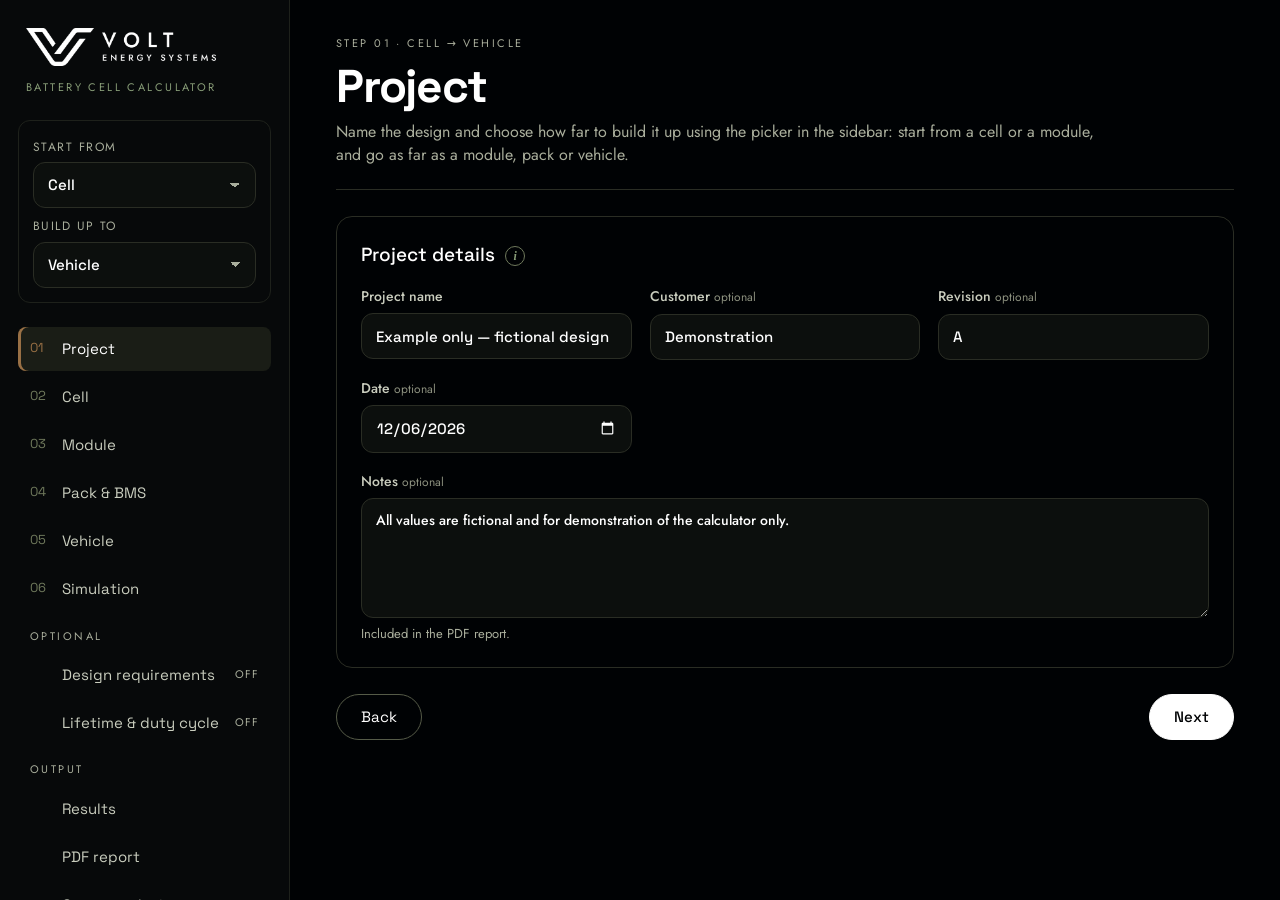
==== commit 7717f994: "Add files via upload" ====
--- a/index.html
+++ b/index.html
@@ -11,7 +11,7 @@
   <link rel="preconnect" href="https://fonts.googleapis.com">
   <link rel="preconnect" href="https://fonts.gstatic.com" crossorigin>
   <link href="https://fonts.googleapis.com/css2?family=Jost:wght@300;400;500;600&family=Space+Grotesk:wght@400;500;600;700&display=swap" rel="stylesheet">
-  <link rel="stylesheet" href="styles.css?v=2.12.3">
+  <link rel="stylesheet" href="styles.css?v=2.16">
 </head>
 <body>
   <div class="app">
@@ -108,11 +108,11 @@
 
   <div class="toast" id="toast" role="status" aria-live="polite" hidden></div>
 
-  <script src="readme-content.js?v=2.12.3"></script>
-  <script src="simulation.js?v=2.12.3"></script>
-  <script src="calc.js?v=2.12.3"></script>
-  <script src="app.js?v=2.12.3"></script>
-  <script src="report.js?v=2.12.3"></script>
-  <script src="tools.js?v=2.12.3"></script>
+  <script src="readme-content.js?v=2.16"></script>
+  <script src="simulation.js?v=2.16"></script>
+  <script src="calc.js?v=2.16"></script>
+  <script src="app.js?v=2.16"></script>
+  <script src="report.js?v=2.16"></script>
+  <script src="tools.js?v=2.16"></script>
 </body>
 </html>
--- a/styles.css
+++ b/styles.css
@@ -842,3 +842,33 @@
   .box-row [data-box-col="name"] { grid-column: 1 / -1; }
   .box-row [data-box-litres] { text-align: left; grid-column: 1 / 3; }
 }
+
+/* v2.12.5: switch words sit next to the switch (the label rule above was pushing them to the far edge) */
+.field > label.switch { justify-content: flex-start; font-weight: 400; font-size: 15px; }
+.field.beside { padding-top: 26px; }
+@media (max-width: 640px) { .field.beside { padding-top: 0; } }
+
+/* v2.13: regen and auxiliary load boxes */
+.info-box { padding: 12px 16px; border: 1px solid var(--line); border-radius: 12px; background: var(--panel-2); display: grid; gap: 6px; }
+.info-box p { margin: 0; font-size: 14px; color: var(--text-2); }
+.info-box p span { color: var(--muted); font-size: 13px; }
+.info-box strong { font-family: var(--font-head); font-weight: 500; color: var(--text); }
+.info-box .info-title { font-size: 11px; letter-spacing: .14em; text-transform: uppercase; color: var(--muted); }
+.info-box small { color: var(--muted); font-size: 13px; }
+.info-total { display: flex; justify-content: space-between; align-items: baseline; gap: 12px; }
+.info-total span { color: var(--text-2); font-size: 14px; }
+.info-total strong { font-size: 22px; font-weight: 600; color: var(--bronze-light) !important; }
+#auxTotalInfo .aux-missing, .aux-missing { margin: 8px 0 0; color: var(--warn) !important; font-size: 13px; }
+#auxTotalInfo .aux-missing strong { color: var(--warn) !important; }
+.row.warn > span, .row.warn > strong { color: var(--warn); }
+.report .row.warn > span, .report .row.warn > strong { color: var(--r-warn); }
+
+/* v2.14: requirement targets */
+.req-subhead { margin: 18px 0 8px; font-family: var(--font-head); font-weight: 500; font-size: 17px; }
+.req-ref { margin: 0 0 8px !important; }
+.req-ref strong { color: var(--text); font-weight: 600; }
+.req-targets td, .req-targets th:not(:first-child) { text-align: right; }
+.req-targets td small, .req-targets th small { display: block; color: var(--muted); font-size: 12px; letter-spacing: 0; text-transform: none; font-weight: 400; margin-top: 2px; }
+.req-targets tbody th { text-align: left; text-transform: none; letter-spacing: 0; font-size: 14px; }
+.report .req-subhead { font-size: 11pt; margin: 4mm 0 2mm; }
+.report .req-ref strong { color: var(--r-text); }
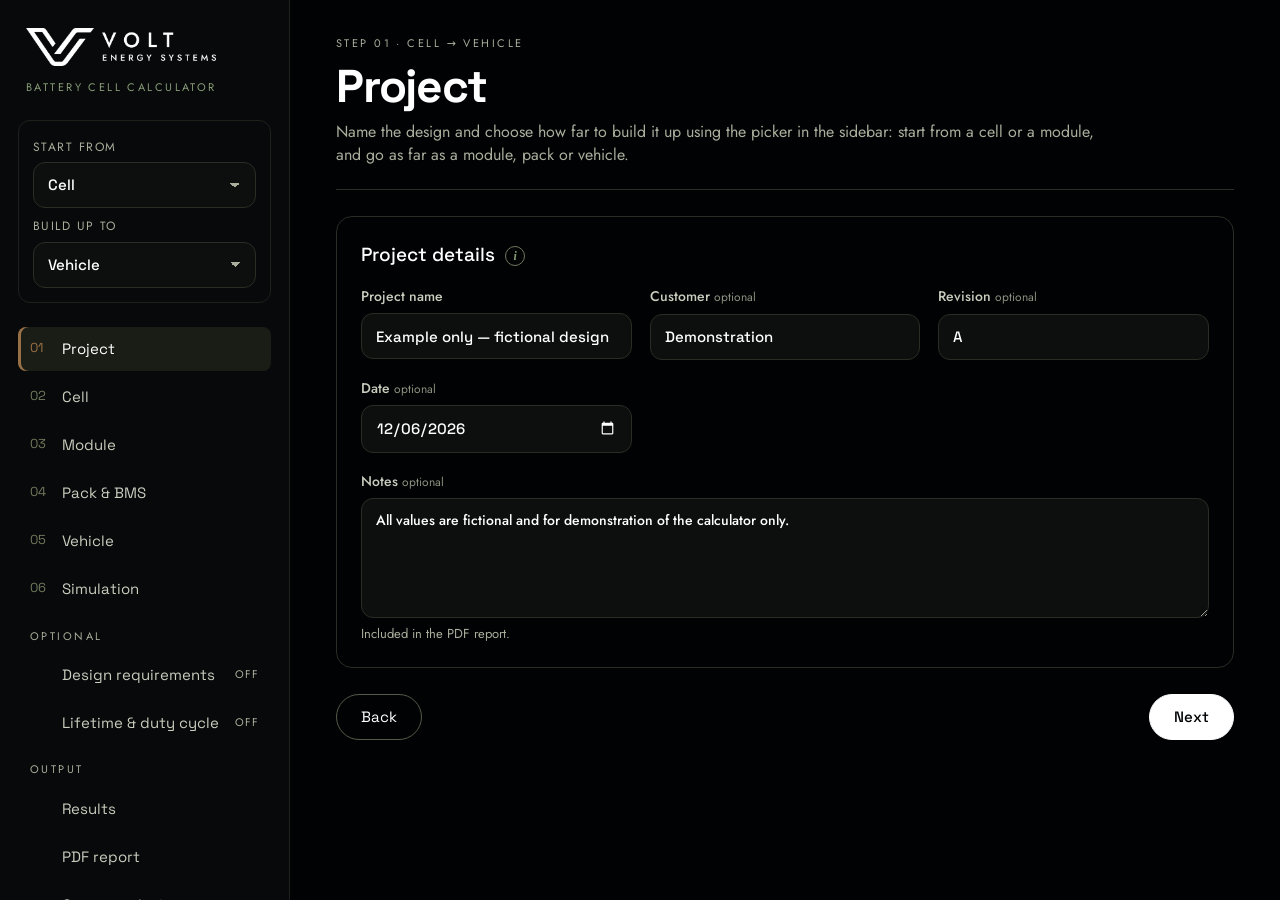
==== commit d0b179de: "Add files via upload" ====
--- a/index.html
+++ b/index.html
@@ -11,7 +11,7 @@
   <link rel="preconnect" href="https://fonts.googleapis.com">
   <link rel="preconnect" href="https://fonts.gstatic.com" crossorigin>
   <link href="https://fonts.googleapis.com/css2?family=Jost:wght@300;400;500;600&family=Space+Grotesk:wght@400;500;600;700&display=swap" rel="stylesheet">
-  <link rel="stylesheet" href="styles.css?v=2.16">
+  <link rel="stylesheet" href="styles.css?v=2.17">
 </head>
 <body>
   <div class="app">
@@ -108,11 +108,11 @@
 
   <div class="toast" id="toast" role="status" aria-live="polite" hidden></div>
 
-  <script src="readme-content.js?v=2.16"></script>
-  <script src="simulation.js?v=2.16"></script>
-  <script src="calc.js?v=2.16"></script>
-  <script src="app.js?v=2.16"></script>
-  <script src="report.js?v=2.16"></script>
-  <script src="tools.js?v=2.16"></script>
+  <script src="readme-content.js?v=2.17"></script>
+  <script src="simulation.js?v=2.17"></script>
+  <script src="calc.js?v=2.17"></script>
+  <script src="app.js?v=2.17"></script>
+  <script src="report.js?v=2.17"></script>
+  <script src="tools.js?v=2.17"></script>
 </body>
 </html>
